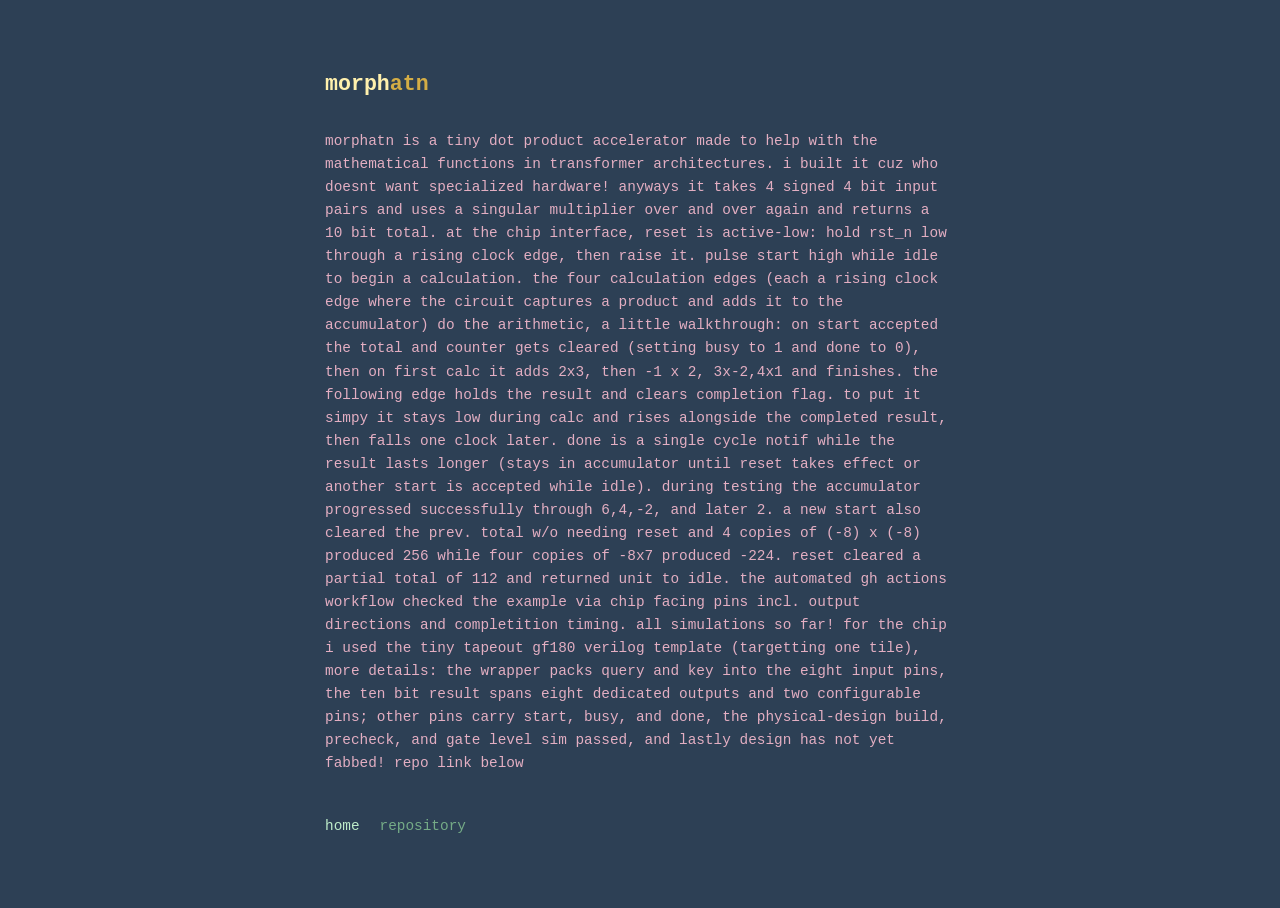
==== morphatn/index.html @ 3e6e6953 "temp pages and writeup" ====
<!DOCTYPE html>
<html lang="en">
<head>
    <meta charset="UTF-8">
    <meta name="viewport" content="width=device-width, initial-scale=1">
    <meta name="description" content="MorphAttention: a tiny signed dot-product accelerator.">
    <title>morphatn</title>
    <link rel="stylesheet" href="../style.css">
</head>
<body>
    <main>
        <article>
            <h1><span class="name-light">morph</span><span class="name-dark">atn</span></h1>
            <p class="aside">morphatn is a tiny dot product accelerator made to help with the mathematical functions in transformer architectures. i built it cuz who doesnt want specialized hardware! anyways it takes 4 signed 4 bit input pairs and uses a singular multiplier over and over again and returns a 10 bit total. at the chip interface, reset is active-low: hold rst_n low through a rising clock edge, then raise it. pulse start high while idle to begin a calculation. the four calculation edges (each a rising clock edge where the circuit captures a product and adds it to the accumulator) do the arithmetic, a little walkthrough: on start accepted the total and counter gets cleared (setting busy to 1 and done to 0), then on first calc it adds 2x3, then -1 x 2, 3x-2,4x1 and finishes. the following edge holds the result and clears completion flag. to put it simpy it stays low during calc and rises alongside the completed result, then falls one clock later. done is a single cycle notif while the result lasts longer (stays in accumulator until reset takes effect or another start is accepted while idle). during testing the accumulator progressed successfully through 6,4,-2, and later 2. a new start also cleared the prev. total w/o needing reset and 4 copies of (-8) x (-8) produced 256 while four copies of -8x7 produced -224. reset cleared a partial total of 112 and returned unit to idle. the automated gh actions workflow checked the example via chip facing pins incl. output directions and completition timing. all simulations so far! for the chip i used the tiny tapeout gf180 verilog template (targetting one tile), more details: the wrapper packs query and key into the eight input pins, the ten bit result spans eight dedicated outputs and two configurable pins; other pins carry start, busy, and done, the physical-design build, precheck, and gate level sim passed,
and lastly design has not yet fabbed! repo link below</p>
        </article>
        <nav aria-label="links">
            <a href="../">home</a>
            <a href="https://github.com/ranveerlabs/morphatn-asic">repository</a>
        </nav>
    </main>
</body>
</html>
---- style.css ----
* { box-sizing: border-box; }

:root {
    color-scheme: dark;
    min-height: 100%;
    background: #2d4055;
    --background: #2d4055;
    --text: #c7839b;
    --heading: #e0efff;
    --math: #f3c4d5;
    --link: #9fcaff;
    --muted: #e3aec2;
}

body {
    max-width: 670px;
    margin: 70px auto;
    padding: 0 20px;
    background: #2d4055;
    color: var(--text);
    font-family: "SF Mono", "SFMono-Regular", ui-monospace, Menlo, Consolas, "Liberation Mono", monospace;
    font-size: 0.9rem;
    line-height: 1.6;
    -webkit-font-smoothing: antialiased;
}

h1 {
    margin: 0 0 2rem;
    color: var(--heading);
    font-size: 1.35rem;
    line-height: 1.3;
}

h2 {
    margin: 0 0 1.2rem;
    color: #f3c4d5;
    font-size: 0.95rem;
}

p { margin: 0 0 1.2rem; }

.equation {
    margin: 1.5rem 0;
    color: var(--math);
    font-size: 1.1rem;
}

.equation math { font-size: 1.15em; }
.evaluation { display: grid; gap: 0.6rem; }
.evaluation code { overflow-wrap: anywhere; font-size: 0.9rem; }
code { font-family: inherit; color: var(--math); }
.contact { overflow-wrap: anywhere; }
.aside { color: var(--muted); }

a { color: var(--link); text-decoration: none; }
a:hover, a:focus-visible { color: var(--heading); text-decoration: underline; }
a:focus-visible { outline: 2px solid currentColor; outline-offset: 4px; }

nav { display: flex; flex-wrap: wrap; gap: 1.25rem; margin-top: 2.5rem; }

@media (max-width: 480px) {
    body { margin: 40px auto; }
    .equation { font-size: 1rem; }
}

.name-light { color: #fff0ad; }
.name-dark { color: #d4ad45; }
section > p:nth-of-type(even) { color: #f3c4d5; }
nav a:first-child { color: #bdebc9; }
nav a:nth-child(2) { color: #75ab87; }
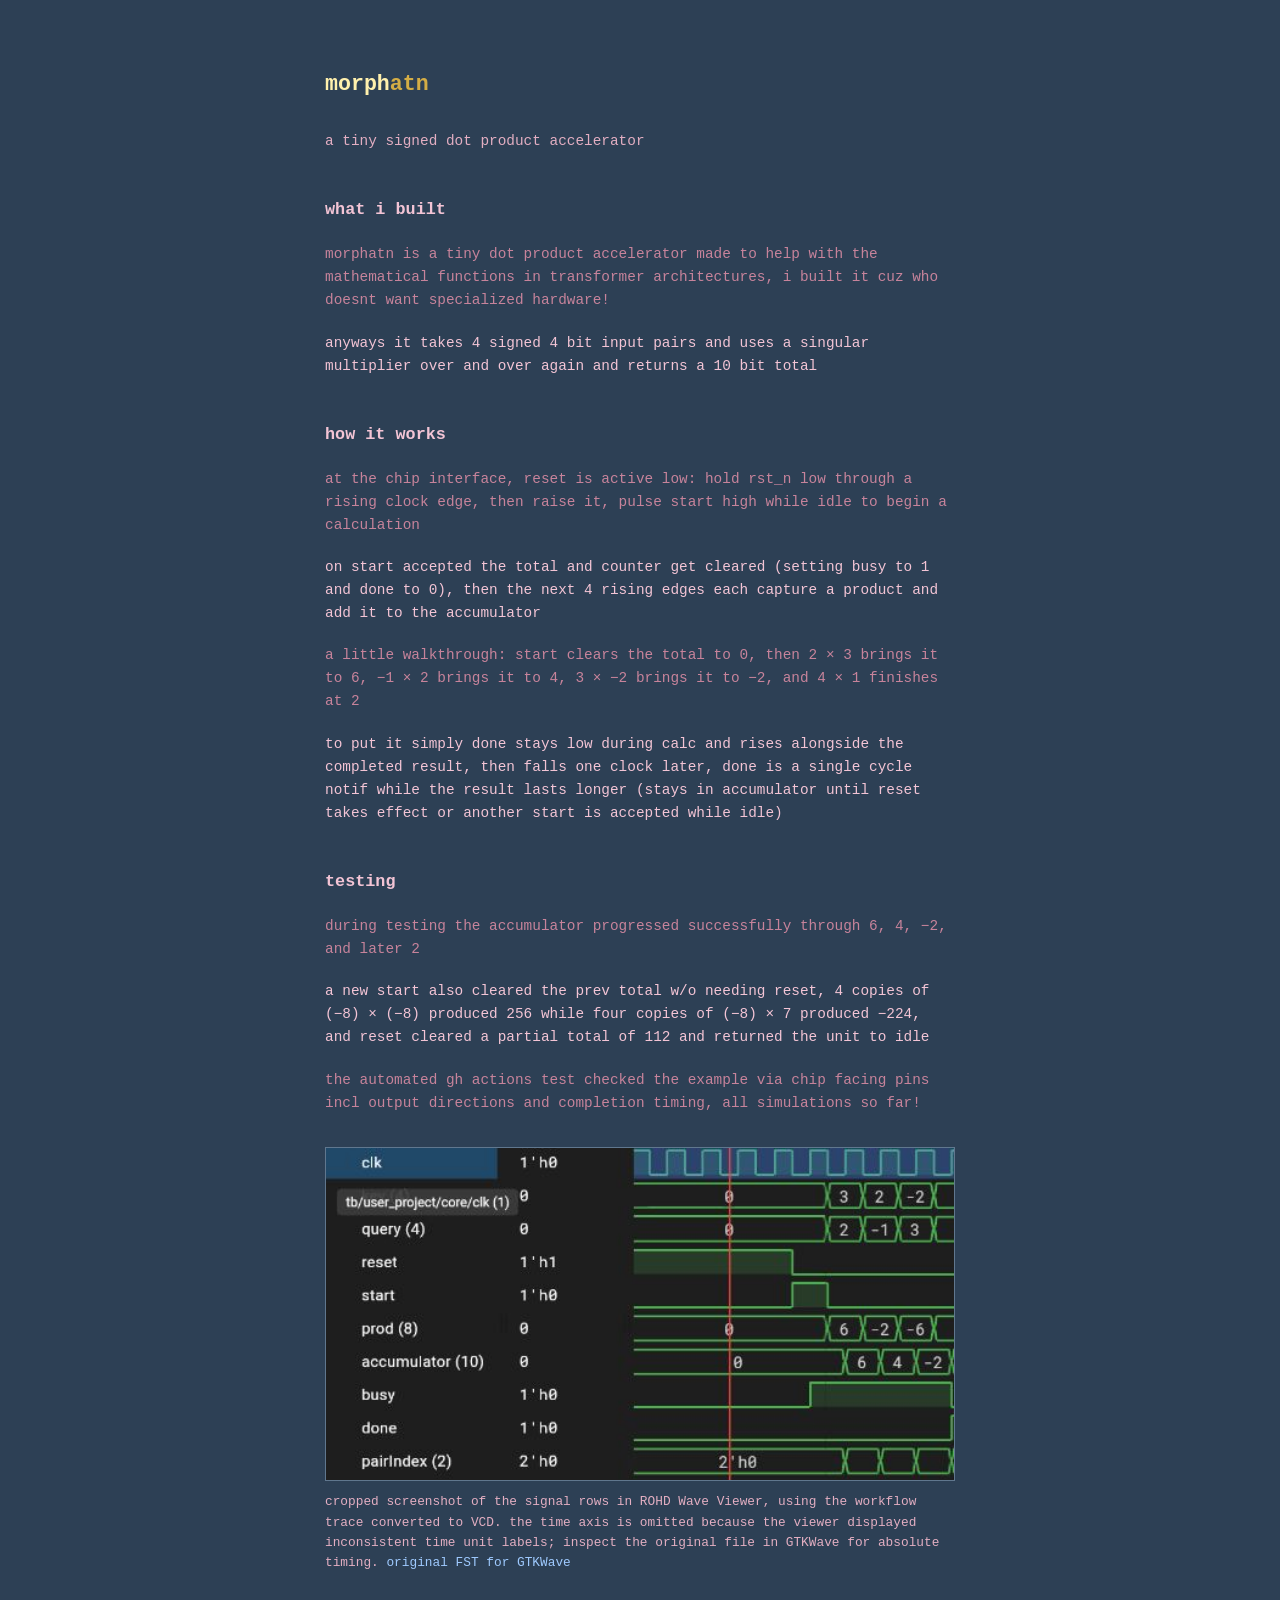
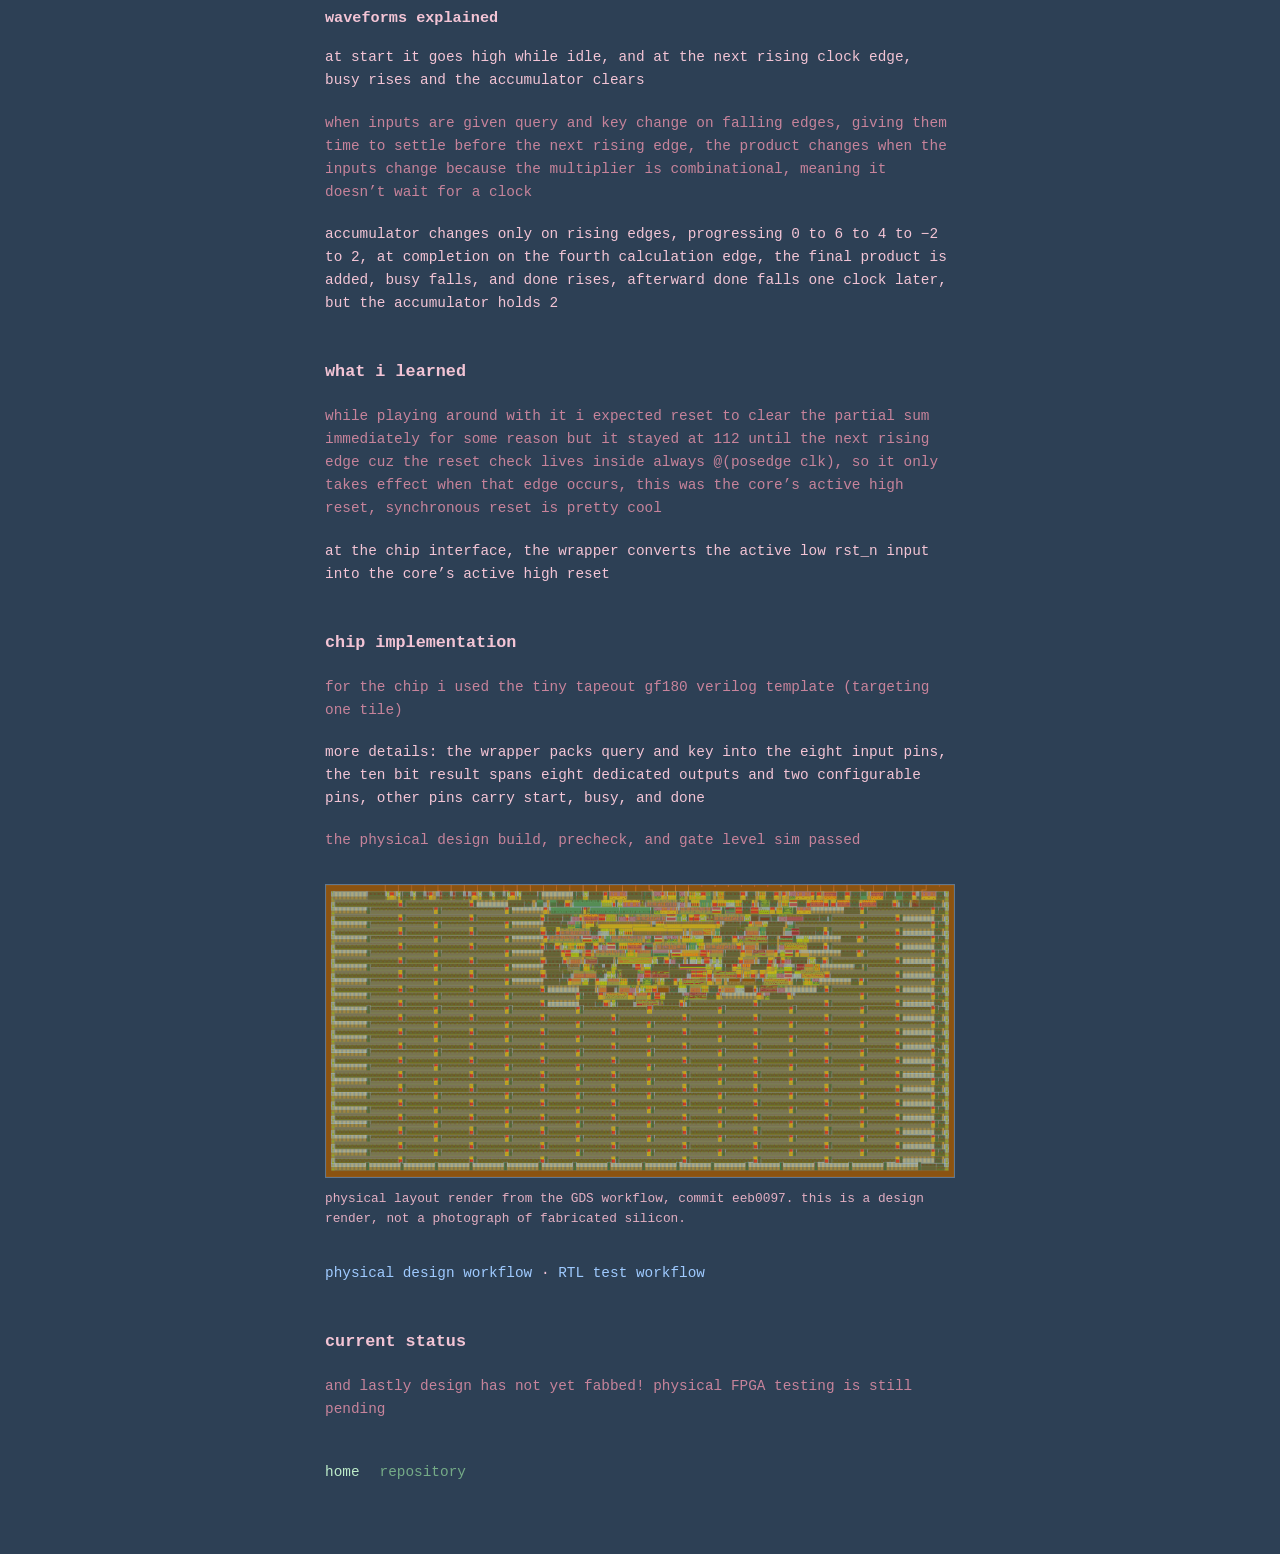
==== commit 98d74506: "stuff for submission" ====
--- a/morphatn/index.html
+++ b/morphatn/index.html
@@ -3,16 +3,69 @@
 <head>
     <meta charset="UTF-8">
     <meta name="viewport" content="width=device-width, initial-scale=1">
-    <meta name="description" content="MorphAttention: a tiny signed dot-product accelerator.">
+    <meta name="description" content="MorphAttention: a tiny signed dot product accelerator">
     <title>morphatn</title>
     <link rel="stylesheet" href="../style.css">
 </head>
 <body>
     <main>
-        <article>
-            <h1><span class="name-light">morph</span><span class="name-dark">atn</span></h1>
-            <p class="aside">morphatn is a tiny dot product accelerator made to help with the mathematical functions in transformer architectures. i built it cuz who doesnt want specialized hardware! anyways it takes 4 signed 4 bit input pairs and uses a singular multiplier over and over again and returns a 10 bit total. at the chip interface, reset is active-low: hold rst_n low through a rising clock edge, then raise it. pulse start high while idle to begin a calculation. the four calculation edges (each a rising clock edge where the circuit captures a product and adds it to the accumulator) do the arithmetic, a little walkthrough: on start accepted the total and counter gets cleared (setting busy to 1 and done to 0), then on first calc it adds 2x3, then -1 x 2, 3x-2,4x1 and finishes. the following edge holds the result and clears completion flag. to put it simpy it stays low during calc and rises alongside the completed result, then falls one clock later. done is a single cycle notif while the result lasts longer (stays in accumulator until reset takes effect or another start is accepted while idle). during testing the accumulator progressed successfully through 6,4,-2, and later 2. a new start also cleared the prev. total w/o needing reset and 4 copies of (-8) x (-8) produced 256 while four copies of -8x7 produced -224. reset cleared a partial total of 112 and returned unit to idle. the automated gh actions workflow checked the example via chip facing pins incl. output directions and completition timing. all simulations so far! for the chip i used the tiny tapeout gf180 verilog template (targetting one tile), more details: the wrapper packs query and key into the eight input pins, the ten bit result spans eight dedicated outputs and two configurable pins; other pins carry start, busy, and done, the physical-design build, precheck, and gate level sim passed,
-and lastly design has not yet fabbed! repo link below</p>
+        <article class="write-up">
+            <header>
+                <h1><span class="name-light">morph</span><span class="name-dark">atn</span></h1>
+                <p class="aside">a tiny signed dot product accelerator</p>
+            </header>
+
+            <section aria-labelledby="project">
+                <h2 id="project">what i built</h2>
+                <p>morphatn is a tiny dot product accelerator made to help with the mathematical functions in transformer architectures, i built it cuz who doesnt want specialized hardware!</p>
+                <p>anyways it takes 4 signed 4 bit input pairs and uses a singular multiplier over and over again and returns a 10 bit total</p>
+            </section>
+
+            <section aria-labelledby="operation">
+                <h2 id="operation">how it works</h2>
+                <p>at the chip interface, reset is active low: hold rst_n low through a rising clock edge, then raise it, pulse start high while idle to begin a calculation</p>
+                <p>on start accepted the total and counter get cleared (setting busy to 1 and done to 0), then the next 4 rising edges each capture a product and add it to the accumulator</p>
+                <p>a little walkthrough: start clears the total to 0, then 2 × 3 brings it to 6, −1 × 2 brings it to 4, 3 × −2 brings it to −2, and 4 × 1 finishes at 2</p>
+                <p>to put it simply done stays low during calc and rises alongside the completed result, then falls one clock later, done is a single cycle notif while the result lasts longer (stays in accumulator until reset takes effect or another start is accepted while idle)</p>
+            </section>
+
+            <section aria-labelledby="testing">
+                <h2 id="testing">testing</h2>
+                <p>during testing the accumulator progressed successfully through 6, 4, −2, and later 2</p>
+                <p>a new start also cleared the prev total w/o needing reset, 4 copies of (−8) × (−8) produced 256 while four copies of (−8) × 7 produced −224, and reset cleared a partial total of 112 and returned the unit to idle</p>
+                <p>the automated gh actions test checked the example via chip facing pins incl output directions and completion timing, all simulations so far!</p>
+                <figure>
+                    <a href="images/viewer-signals.jpg"><img src="images/viewer-signals.jpg" alt="ROHD Wave Viewer screenshot showing query, key, product, accumulator, busy, and done; the final accumulator is 2." width="568" height="300" loading="lazy"></a>
+                    <figcaption>cropped screenshot of the signal rows in ROHD Wave Viewer, using the workflow trace converted to VCD. the time axis is omitted because the viewer displayed inconsistent time unit labels; inspect the original file in GTKWave for absolute timing. <a href="images/workflow-waveform.fst" download>original FST for GTKWave</a></figcaption>
+                </figure>
+                <h3>waveforms explained</h3>
+                <p>at start it goes high while idle, and at the next rising clock edge, busy rises and the accumulator clears</p>
+                <p>when inputs are given query and key change on falling edges, giving them time to settle before the next rising edge, the product changes when the inputs change because the multiplier is combinational, meaning it doesn’t wait for a clock</p>
+                <p>accumulator changes only on rising edges, progressing 0 to 6 to 4 to −2 to 2, at completion on the fourth calculation edge, the final product is added, busy falls, and done rises, afterward done falls one clock later, but the accumulator holds 2</p>
+            </section>
+
+            <section aria-labelledby="learning">
+                <h2 id="learning">what i learned</h2>
+                <p>while playing around with it i expected reset to clear the partial sum immediately for some reason but it stayed at 112 until the next rising edge cuz the reset check lives inside always @(posedge clk), so it only takes effect when that edge occurs, this was the core’s active high reset, synchronous reset is pretty cool</p>
+                <p>at the chip interface, the wrapper converts the active low rst_n input into the core’s active high reset</p>
+            </section>
+
+            <section aria-labelledby="chip">
+                <h2 id="chip">chip implementation</h2>
+                <p>for the chip i used the tiny tapeout gf180 verilog template (targeting one tile)</p>
+                <p>more details: the wrapper packs query and key into the eight input pins, the ten bit result spans eight dedicated outputs and two configurable pins, other pins carry start, busy, and done</p>
+                <p>the physical design build, precheck, and gate level sim passed</p>
+                <figure>
+                    <a href="images/chip-layout.png"><img src="images/chip-layout.png" alt="Generated GF180 physical layout for the MorphAttention tile." width="3467" height="1608" loading="lazy"></a>
+                    <figcaption>physical layout render from the GDS workflow, commit eeb0097. this is a design render, not a photograph of fabricated silicon.</figcaption>
+                </figure>
+                <p><a href="https://github.com/ranveerlabs/morphatn-asic/actions/runs/40074523225">physical design workflow</a> · <a href="https://github.com/ranveerlabs/morphatn-asic/actions/runs/40074523088">RTL test workflow</a></p>
+            </section>
+
+            <section aria-labelledby="status">
+                <h2 id="status">current status</h2>
+                <p>and lastly design has not yet fabbed! physical FPGA testing is still pending</p>
+            </section>
         </article>
         <nav aria-label="links">
             <a href="../">home</a>
--- a/style.css
+++ b/style.css
@@ -68,3 +68,20 @@
 section > p:nth-of-type(even) { color: #f3c4d5; }
 nav a:first-child { color: #bdebc9; }
 nav a:nth-child(2) { color: #75ab87; }
+
+figure { margin: 2rem 0; }
+figure img { display: block; width: 100%; height: auto; border: 1px solid #60778e; }
+figcaption { margin-top: 0.7rem; color: var(--muted); font-size: 0.8rem; line-height: 1.6; }
+
+
+.write-up section { margin-top: 2.75rem; }
+.write-up h2 { font-size: 1.05rem; }
+.write-up ul { padding-left: 1.4rem; margin-bottom: 1.5rem; }
+.write-up li { margin-bottom: 0.65rem; }
+.table-scroll { overflow-x: auto; margin: 1.5rem 0; }
+.write-up table { width: 100%; border-collapse: collapse; font-size: 0.82rem; }
+.write-up caption { text-align: left; color: var(--math); margin-bottom: 0.75rem; }
+.write-up th, .write-up td { padding: 0.65rem 0.7rem; text-align: left; border-bottom: 1px solid #60778e; }
+.write-up th { color: var(--math); font-weight: 500; }
+
+.write-up h3 { margin: 1.75rem 0 1rem; color: var(--math); font-size: 0.95rem; }
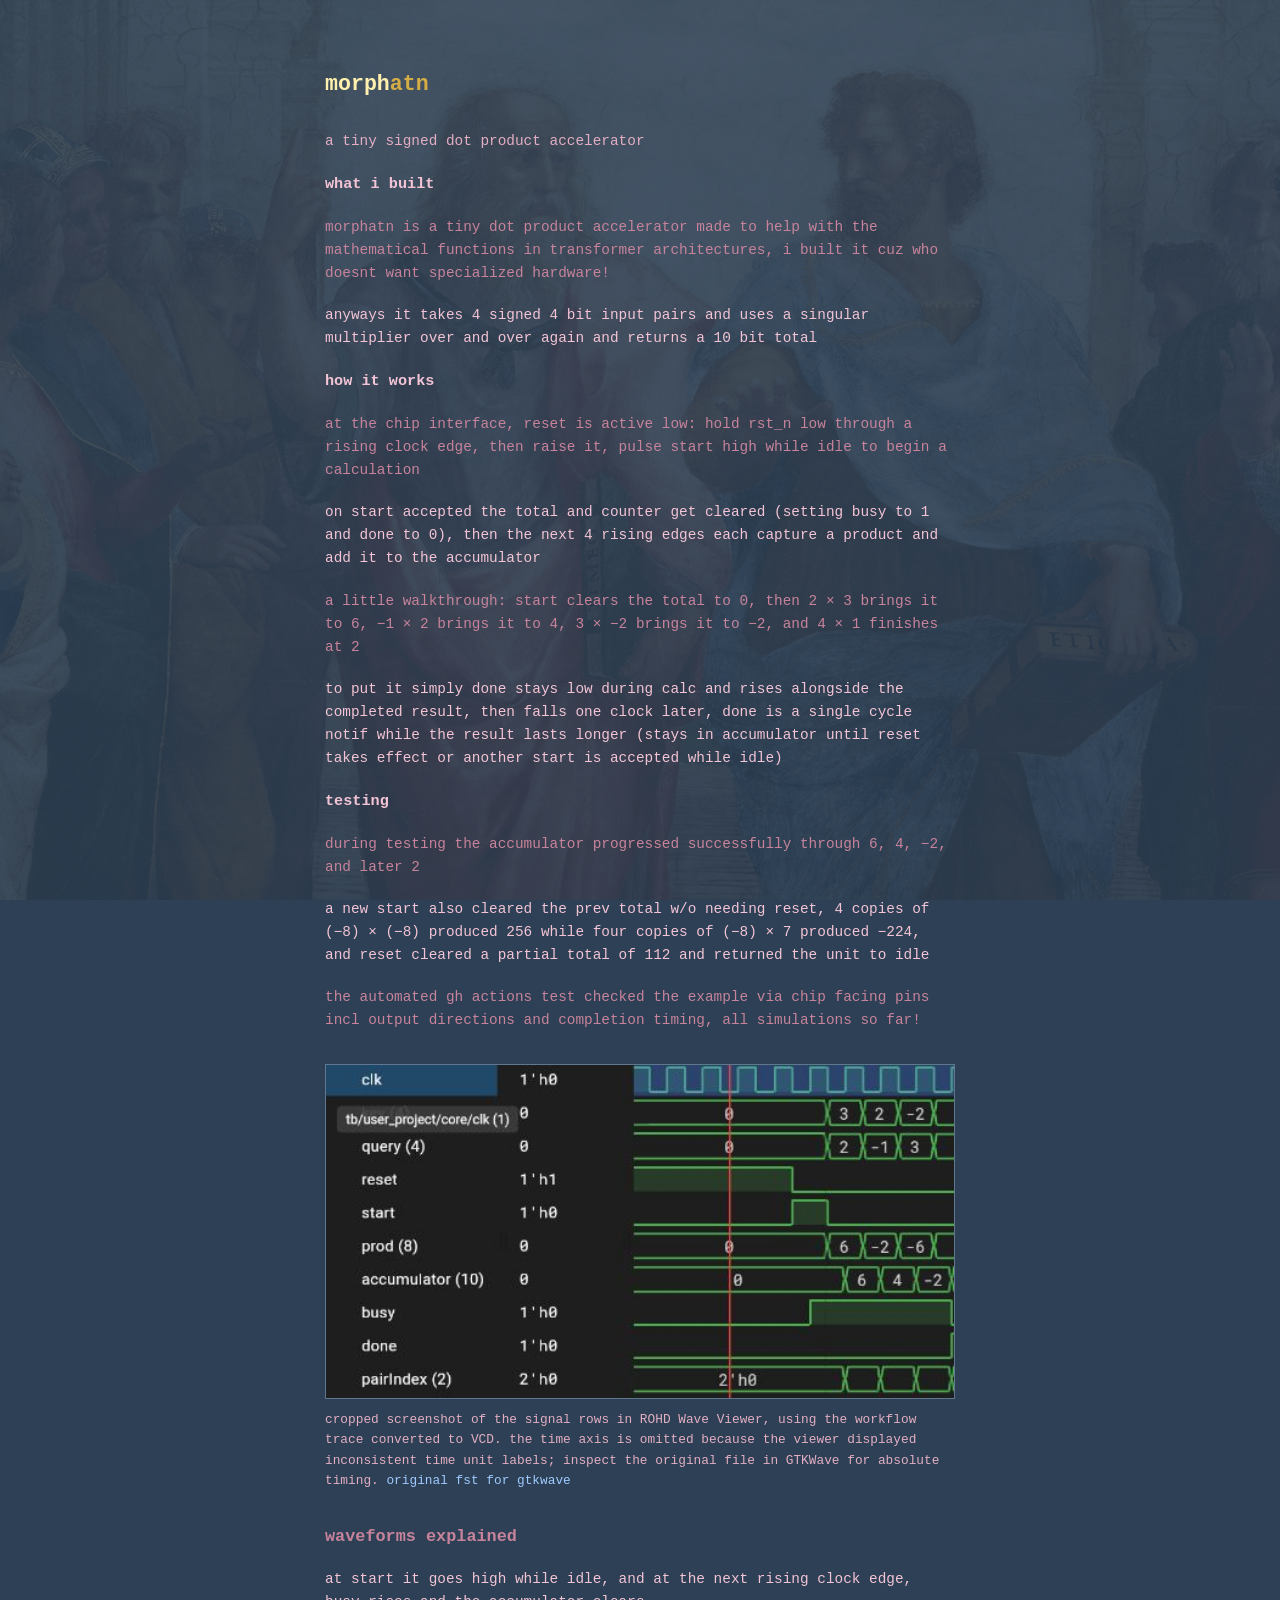
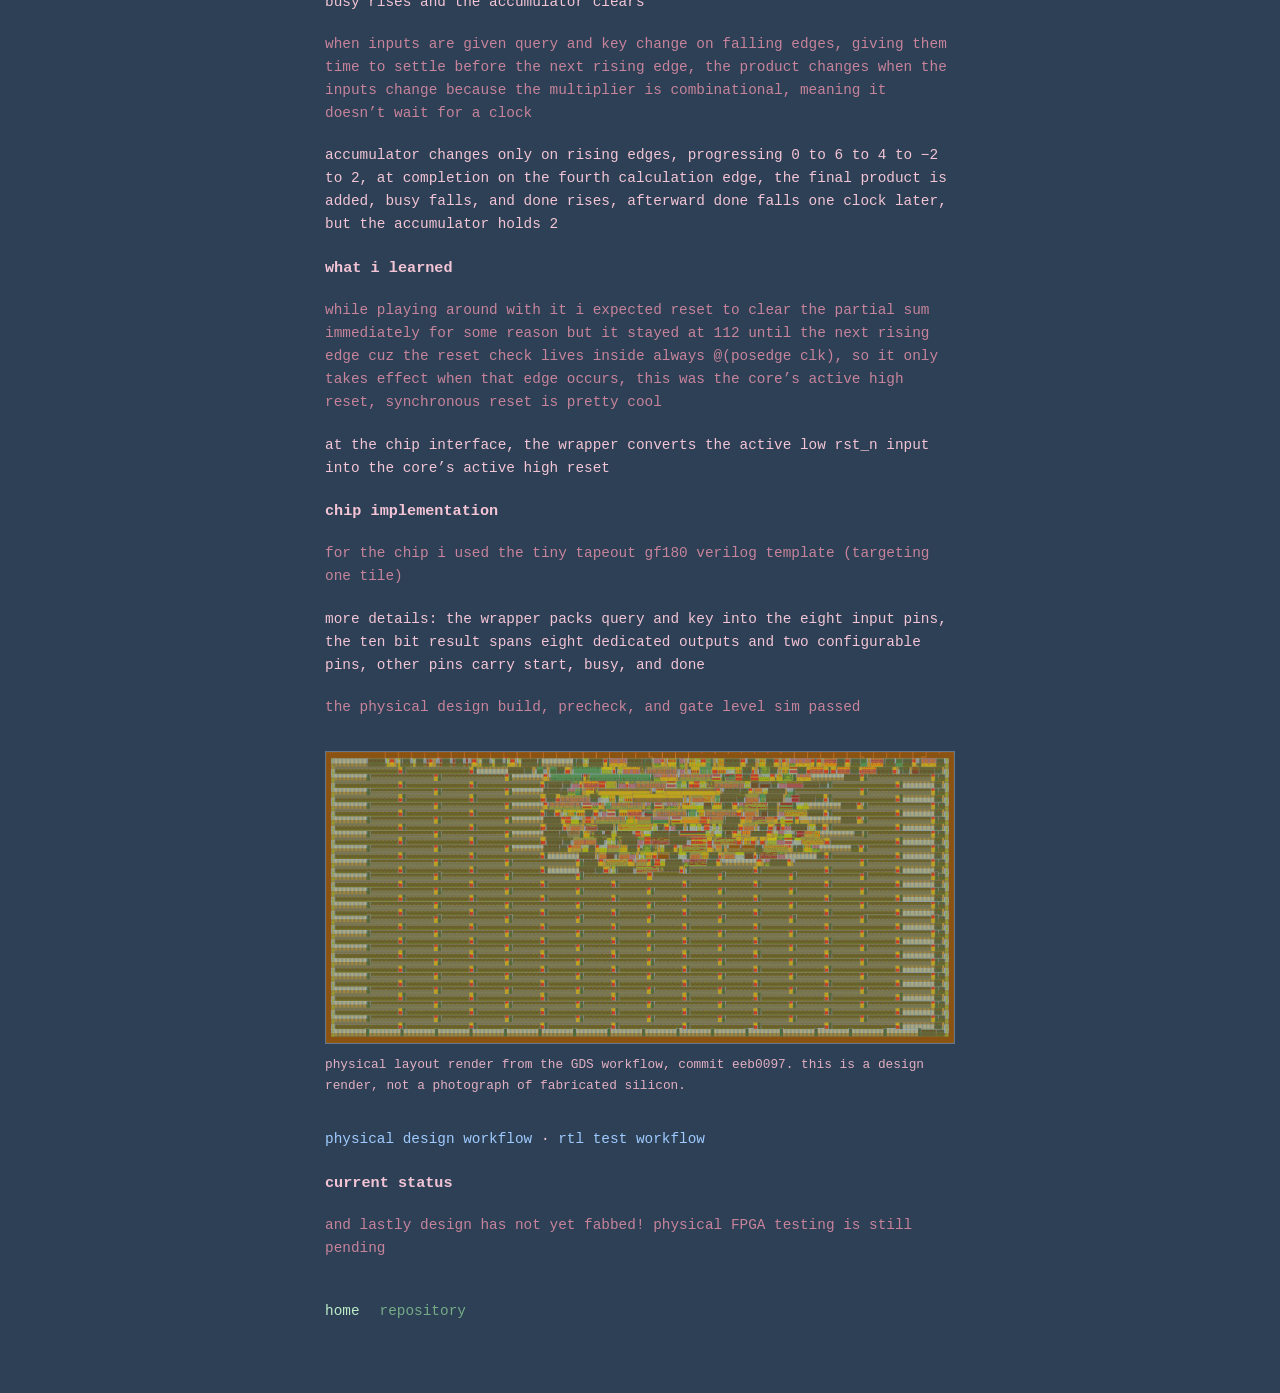
==== commit 76db3cc0: "backgrounds and writeup" ====
--- a/morphatn/index.html
+++ b/morphatn/index.html
@@ -6,6 +6,21 @@
     <meta name="description" content="MorphAttention: a tiny signed dot product accelerator">
     <title>morphatn</title>
     <link rel="stylesheet" href="../style.css">
+    <style>
+    body {
+        isolation: isolate;
+    }
+
+    body::before {
+        content: "";
+        position: fixed;
+        inset: 0;
+        background: url("../img2.jpg") center / cover no-repeat;
+        opacity: 0.12;
+        z-index: -1;
+        pointer-events: none;
+    }
+</style>
 </head>
 <body>
     <main>
@@ -35,8 +50,8 @@
                 <p>a new start also cleared the prev total w/o needing reset, 4 copies of (−8) × (−8) produced 256 while four copies of (−8) × 7 produced −224, and reset cleared a partial total of 112 and returned the unit to idle</p>
                 <p>the automated gh actions test checked the example via chip facing pins incl output directions and completion timing, all simulations so far!</p>
                 <figure>
-                    <a href="images/viewer-signals.jpg"><img src="images/viewer-signals.jpg" alt="ROHD Wave Viewer screenshot showing query, key, product, accumulator, busy, and done; the final accumulator is 2." width="568" height="300" loading="lazy"></a>
-                    <figcaption>cropped screenshot of the signal rows in ROHD Wave Viewer, using the workflow trace converted to VCD. the time axis is omitted because the viewer displayed inconsistent time unit labels; inspect the original file in GTKWave for absolute timing. <a href="images/workflow-waveform.fst" download>original FST for GTKWave</a></figcaption>
+                    <a href="images/viewer-signals.jpg"><img src="images/viewer-signals.jpg" width="568" height="300" loading="lazy"></a>
+                    <figcaption>cropped screenshot of the signal rows in ROHD Wave Viewer, using the workflow trace converted to VCD. the time axis is omitted because the viewer displayed inconsistent time unit labels; inspect the original file in GTKWave for absolute timing. <a href="images/workflow-waveform.fst" download>original fst for gtkwave</a></figcaption>
                 </figure>
                 <h3>waveforms explained</h3>
                 <p>at start it goes high while idle, and at the next rising clock edge, busy rises and the accumulator clears</p>
@@ -56,10 +71,10 @@
                 <p>more details: the wrapper packs query and key into the eight input pins, the ten bit result spans eight dedicated outputs and two configurable pins, other pins carry start, busy, and done</p>
                 <p>the physical design build, precheck, and gate level sim passed</p>
                 <figure>
-                    <a href="images/chip-layout.png"><img src="images/chip-layout.png" alt="Generated GF180 physical layout for the MorphAttention tile." width="3467" height="1608" loading="lazy"></a>
+                    <a href="images/chip-layout.png"><img src="images/chip-layout.png" width="3467" height="1608" loading="lazy"></a>
                     <figcaption>physical layout render from the GDS workflow, commit eeb0097. this is a design render, not a photograph of fabricated silicon.</figcaption>
                 </figure>
-                <p><a href="https://github.com/ranveerlabs/morphatn-asic/actions/runs/40074523225">physical design workflow</a> · <a href="https://github.com/ranveerlabs/morphatn-asic/actions/runs/40074523088">RTL test workflow</a></p>
+                <p><a href="https://github.com/ranveerlabs/morphatn-asic/actions/runs/40074523225">physical design workflow</a> · <a href="https://github.com/ranveerlabs/morphatn-asic/actions/runs/40074523088">rtl test workflow</a></p>
             </section>
 
             <section aria-labelledby="status">
--- a/style.css
+++ b/style.css
@@ -74,14 +74,15 @@
 figcaption { margin-top: 0.7rem; color: var(--muted); font-size: 0.8rem; line-height: 1.6; }
 
 
-.write-up section { margin-top: 2.75rem; }
-.write-up h2 { font-size: 1.05rem; }
-.write-up ul { padding-left: 1.4rem; margin-bottom: 1.5rem; }
-.write-up li { margin-bottom: 0.65rem; }
+main:has(> figure) section { margin-top: 2.75rem; }
+main:has(> figure) > nav { margin: 0 0 2rem; }
+main:has(> figure) h2 { font-size: 1.05rem; }
+main:has(> figure) ul { padding-left: 1.4rem; margin-bottom: 1.5rem; }
+main:has(> figure) li { margin-bottom: 0.65rem; }
 .table-scroll { overflow-x: auto; margin: 1.5rem 0; }
-.write-up table { width: 100%; border-collapse: collapse; font-size: 0.82rem; }
-.write-up caption { text-align: left; color: var(--math); margin-bottom: 0.75rem; }
-.write-up th, .write-up td { padding: 0.65rem 0.7rem; text-align: left; border-bottom: 1px solid #60778e; }
-.write-up th { color: var(--math); font-weight: 500; }
+main:has(> figure) table { width: 100%; border-collapse: collapse; font-size: 0.82rem; }
+main:has(> figure) caption { text-align: left; color: var(--math); margin-bottom: 0.75rem; }
+main:has(> figure) th, main:has(> figure) td { padding: 0.65rem 0.7rem; text-align: left; border-bottom: 1px solid #60778e; }
+main:has(> figure) th { color: var(--math); font-weight: 500; }
 
-.write-up h3 { margin: 1.75rem 0 1rem; color: var(--math); font-size: 0.95rem; }
+main:has(> figure) h3 { margin: 1.75rem 0 1rem; color: var(--math); font-size: 0.95rem; }
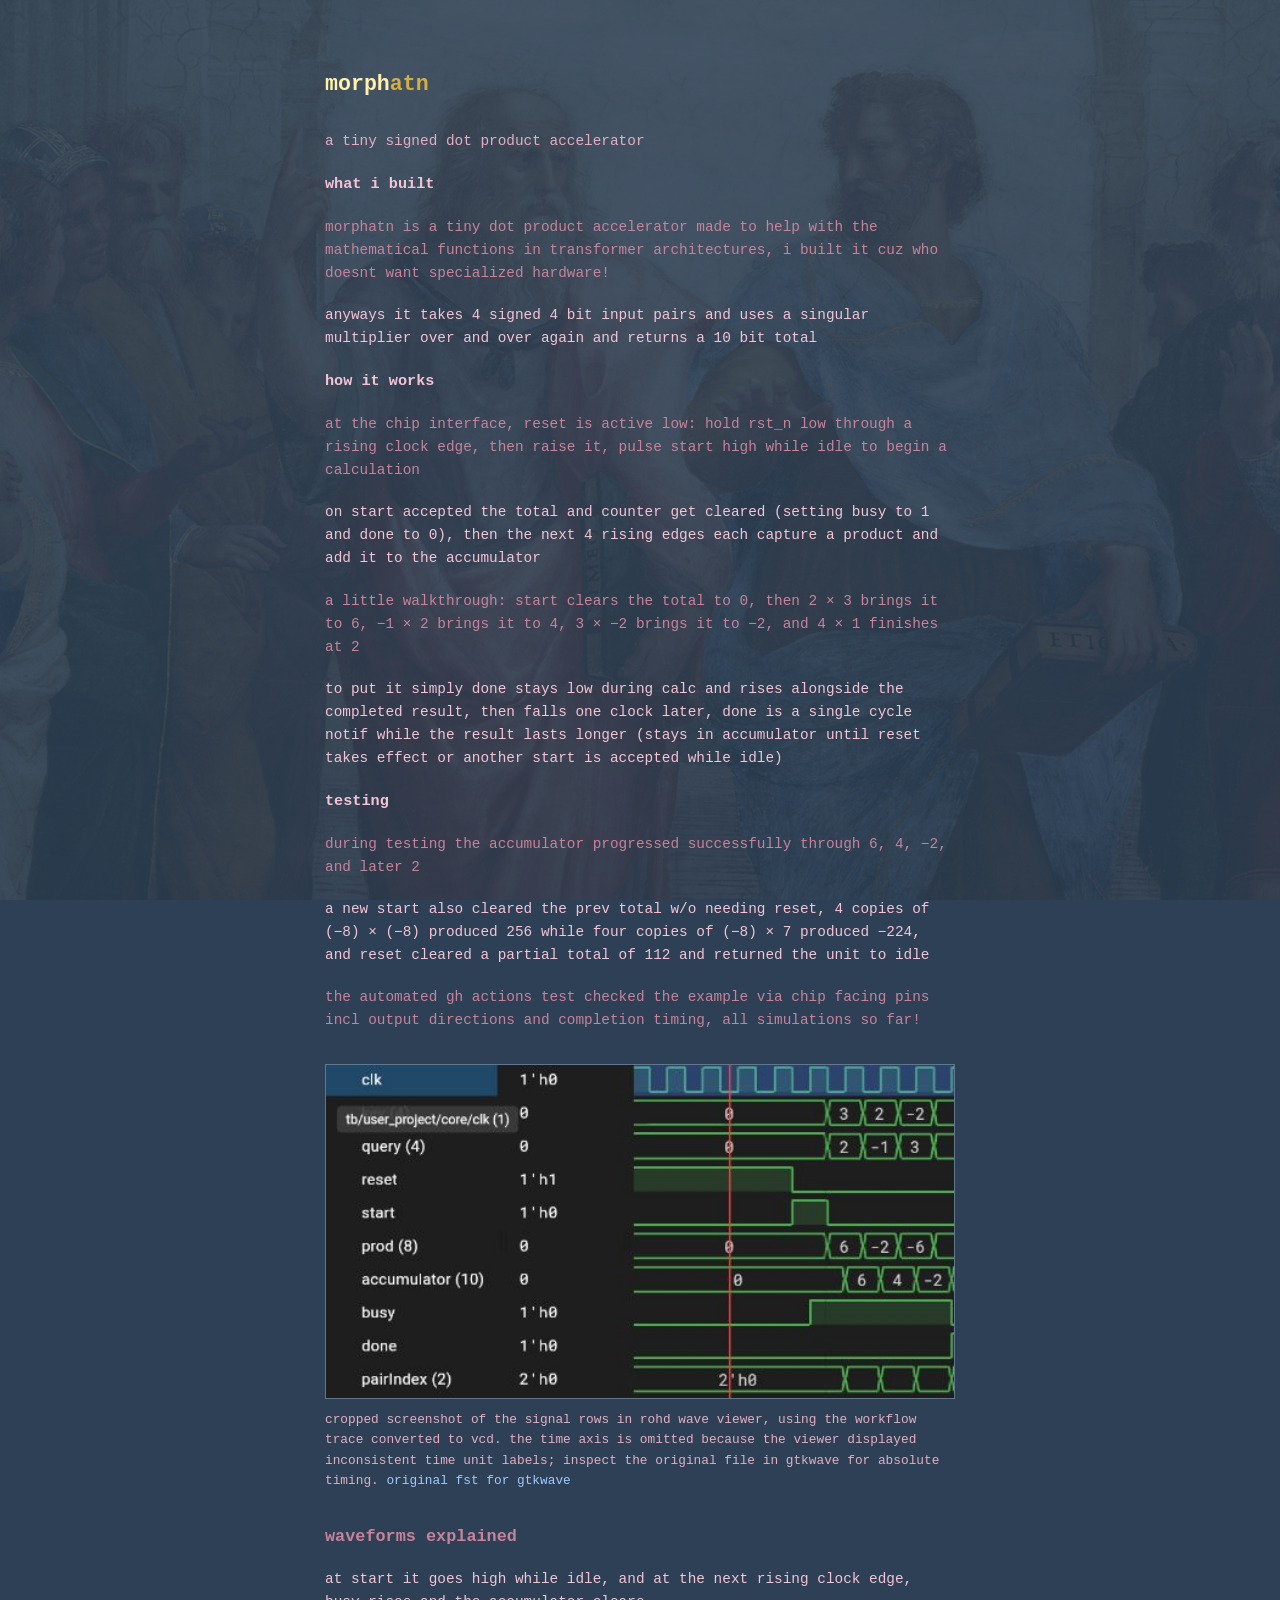
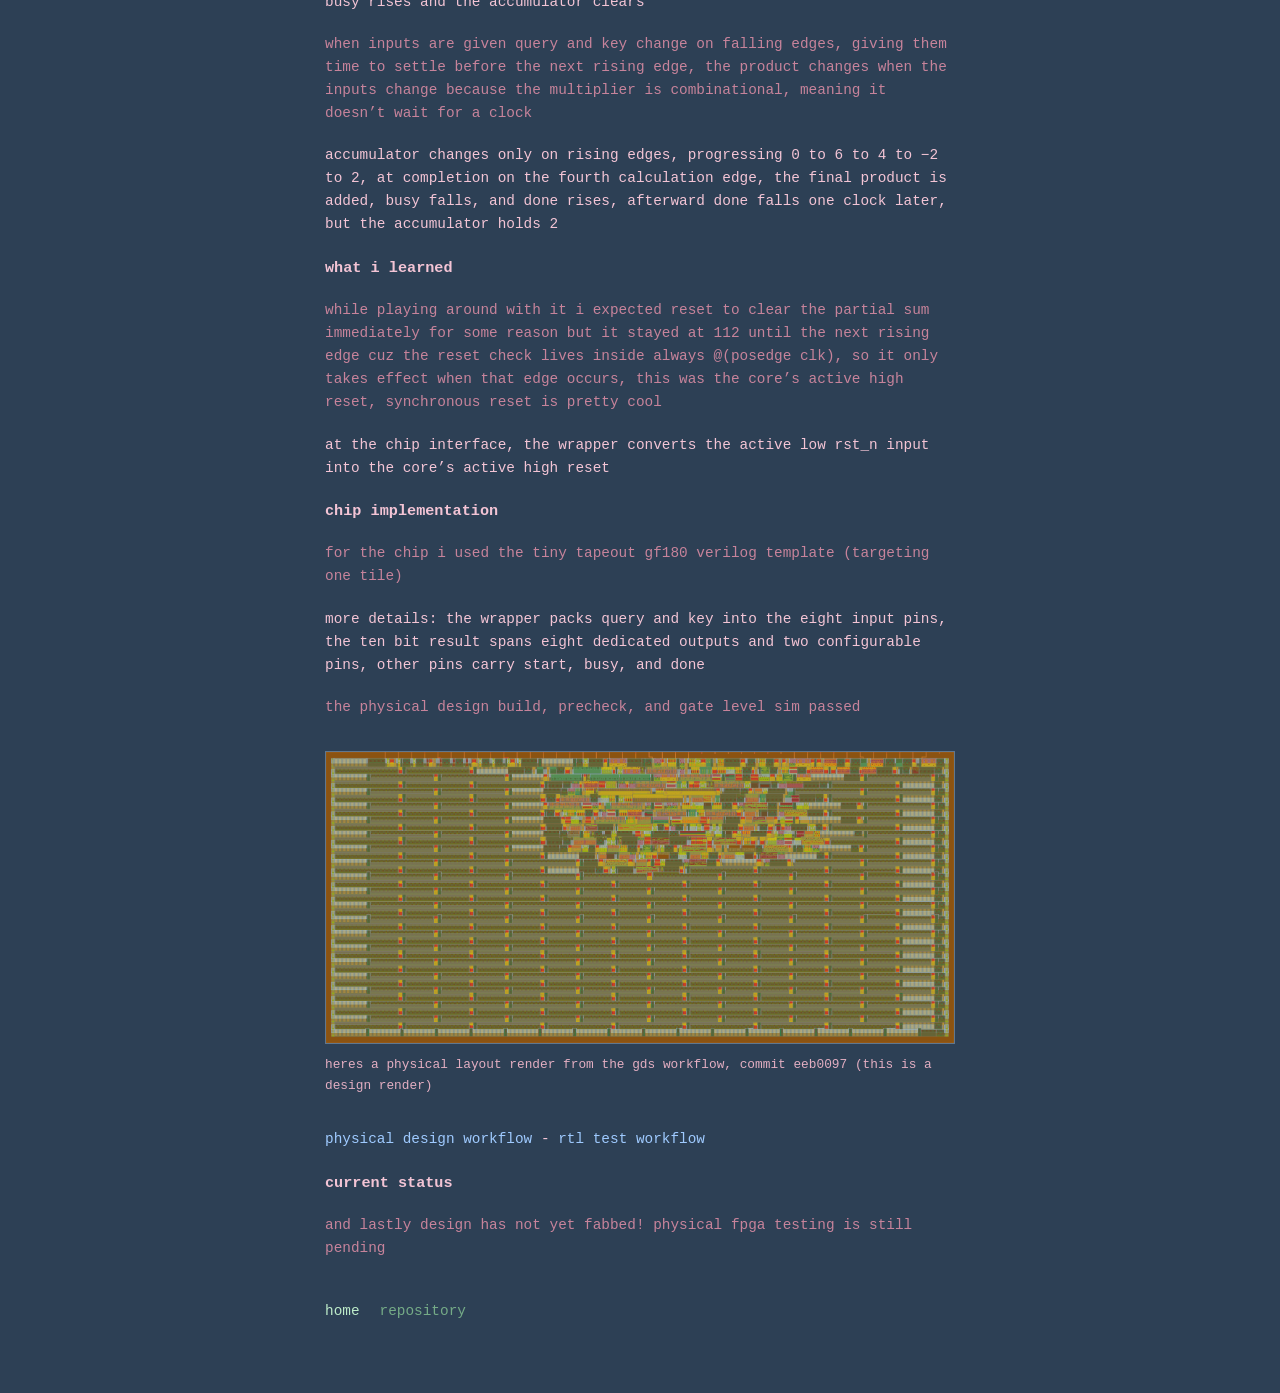
==== commit f5331b8b: "finished writeup and fixes" ====
--- a/morphatn/index.html
+++ b/morphatn/index.html
@@ -3,7 +3,7 @@
 <head>
     <meta charset="UTF-8">
     <meta name="viewport" content="width=device-width, initial-scale=1">
-    <meta name="description" content="MorphAttention: a tiny signed dot product accelerator">
+    <meta name="description" content="morphattention: a tiny signed dot product accelerator">
     <title>morphatn</title>
     <link rel="stylesheet" href="../style.css">
     <style>
@@ -21,6 +21,8 @@
         pointer-events: none;
     }
 </style>
+    <link rel="icon" href="../favicon.ico">
+    <link rel="icon" type="image/png" href="../favicon.png" sizes="192x192">
 </head>
 <body>
     <main>
@@ -43,7 +45,6 @@
                 <p>a little walkthrough: start clears the total to 0, then 2 × 3 brings it to 6, −1 × 2 brings it to 4, 3 × −2 brings it to −2, and 4 × 1 finishes at 2</p>
                 <p>to put it simply done stays low during calc and rises alongside the completed result, then falls one clock later, done is a single cycle notif while the result lasts longer (stays in accumulator until reset takes effect or another start is accepted while idle)</p>
             </section>
-
             <section aria-labelledby="testing">
                 <h2 id="testing">testing</h2>
                 <p>during testing the accumulator progressed successfully through 6, 4, −2, and later 2</p>
@@ -51,7 +52,7 @@
                 <p>the automated gh actions test checked the example via chip facing pins incl output directions and completion timing, all simulations so far!</p>
                 <figure>
                     <a href="images/viewer-signals.jpg"><img src="images/viewer-signals.jpg" width="568" height="300" loading="lazy"></a>
-                    <figcaption>cropped screenshot of the signal rows in ROHD Wave Viewer, using the workflow trace converted to VCD. the time axis is omitted because the viewer displayed inconsistent time unit labels; inspect the original file in GTKWave for absolute timing. <a href="images/workflow-waveform.fst" download>original fst for gtkwave</a></figcaption>
+                    <figcaption>cropped screenshot of the signal rows in rohd wave viewer, using the workflow trace converted to vcd. the time axis is omitted because the viewer displayed inconsistent time unit labels; inspect the original file in gtkwave for absolute timing. <a href="images/workflow-waveform.fst" download>original fst for gtkwave</a></figcaption>
                 </figure>
                 <h3>waveforms explained</h3>
                 <p>at start it goes high while idle, and at the next rising clock edge, busy rises and the accumulator clears</p>
@@ -72,14 +73,14 @@
                 <p>the physical design build, precheck, and gate level sim passed</p>
                 <figure>
                     <a href="images/chip-layout.png"><img src="images/chip-layout.png" width="3467" height="1608" loading="lazy"></a>
-                    <figcaption>physical layout render from the GDS workflow, commit eeb0097. this is a design render, not a photograph of fabricated silicon.</figcaption>
+                    <figcaption>heres a physical layout render from the gds workflow, commit eeb0097 (this is a design render)</figcaption>
                 </figure>
-                <p><a href="https://github.com/ranveerlabs/morphatn-asic/actions/runs/40074523225">physical design workflow</a> · <a href="https://github.com/ranveerlabs/morphatn-asic/actions/runs/40074523088">rtl test workflow</a></p>
+                <p><a href="https://github.com/ranveerlabs/morphatn-asic/actions/runs/40074523225">physical design workflow</a> - <a href="https://github.com/ranveerlabs/morphatn-asic/actions/runs/40074523088">rtl test workflow</a></p>
             </section>
 
             <section aria-labelledby="status">
                 <h2 id="status">current status</h2>
-                <p>and lastly design has not yet fabbed! physical FPGA testing is still pending</p>
+                <p>and lastly design has not yet fabbed! physical fpga testing is still pending</p>
             </section>
         </article>
         <nav aria-label="links">
--- a/style.css
+++ b/style.css
@@ -4,12 +4,6 @@
     color-scheme: dark;
     min-height: 100%;
     background: #2d4055;
-    --background: #2d4055;
-    --text: #c7839b;
-    --heading: #e0efff;
-    --math: #f3c4d5;
-    --link: #9fcaff;
-    --muted: #e3aec2;
 }
 
 body {
@@ -17,16 +11,15 @@
     margin: 70px auto;
     padding: 0 20px;
     background: #2d4055;
-    color: var(--text);
+    color: #c7839b;
     font-family: "SF Mono", "SFMono-Regular", ui-monospace, Menlo, Consolas, "Liberation Mono", monospace;
     font-size: 0.9rem;
     line-height: 1.6;
     -webkit-font-smoothing: antialiased;
 }
-
 h1 {
     margin: 0 0 2rem;
-    color: var(--heading);
+    color: #e0efff;
     font-size: 1.35rem;
     line-height: 1.3;
 }
@@ -41,19 +34,19 @@
 
 .equation {
     margin: 1.5rem 0;
-    color: var(--math);
+    color: #f3c4d5;
     font-size: 1.1rem;
 }
 
 .equation math { font-size: 1.15em; }
 .evaluation { display: grid; gap: 0.6rem; }
 .evaluation code { overflow-wrap: anywhere; font-size: 0.9rem; }
-code { font-family: inherit; color: var(--math); }
+code { font-family: inherit; color: #f3c4d5; }
 .contact { overflow-wrap: anywhere; }
-.aside { color: var(--muted); }
+.aside { color: #e3aec2; }
 
-a { color: var(--link); text-decoration: none; }
-a:hover, a:focus-visible { color: var(--heading); text-decoration: underline; }
+a { color: #9fcaff; text-decoration: none; }
+a:hover, a:focus-visible { color: #e0efff; text-decoration: underline; }
 a:focus-visible { outline: 2px solid currentColor; outline-offset: 4px; }
 
 nav { display: flex; flex-wrap: wrap; gap: 1.25rem; margin-top: 2.5rem; }
@@ -64,6 +57,7 @@
 }
 
 .name-light { color: #fff0ad; }
+.name-light svg { vertical-align: middle; }
 .name-dark { color: #d4ad45; }
 section > p:nth-of-type(even) { color: #f3c4d5; }
 nav a:first-child { color: #bdebc9; }
@@ -71,7 +65,7 @@
 
 figure { margin: 2rem 0; }
 figure img { display: block; width: 100%; height: auto; border: 1px solid #60778e; }
-figcaption { margin-top: 0.7rem; color: var(--muted); font-size: 0.8rem; line-height: 1.6; }
+figcaption { margin-top: 0.7rem; color: #e3aec2; font-size: 0.8rem; line-height: 1.6; }
 
 
 main:has(> figure) section { margin-top: 2.75rem; }
@@ -81,8 +75,8 @@
 main:has(> figure) li { margin-bottom: 0.65rem; }
 .table-scroll { overflow-x: auto; margin: 1.5rem 0; }
 main:has(> figure) table { width: 100%; border-collapse: collapse; font-size: 0.82rem; }
-main:has(> figure) caption { text-align: left; color: var(--math); margin-bottom: 0.75rem; }
+main:has(> figure) caption { text-align: left; color: #f3c4d5; margin-bottom: 0.75rem; }
 main:has(> figure) th, main:has(> figure) td { padding: 0.65rem 0.7rem; text-align: left; border-bottom: 1px solid #60778e; }
-main:has(> figure) th { color: var(--math); font-weight: 500; }
+main:has(> figure) th { color: #f3c4d5; font-weight: 500; }
 
-main:has(> figure) h3 { margin: 1.75rem 0 1rem; color: var(--math); font-size: 0.95rem; }
+main:has(> figure) h3 { margin: 1.75rem 0 1rem; color: #f3c4d5; font-size: 0.95rem; }
